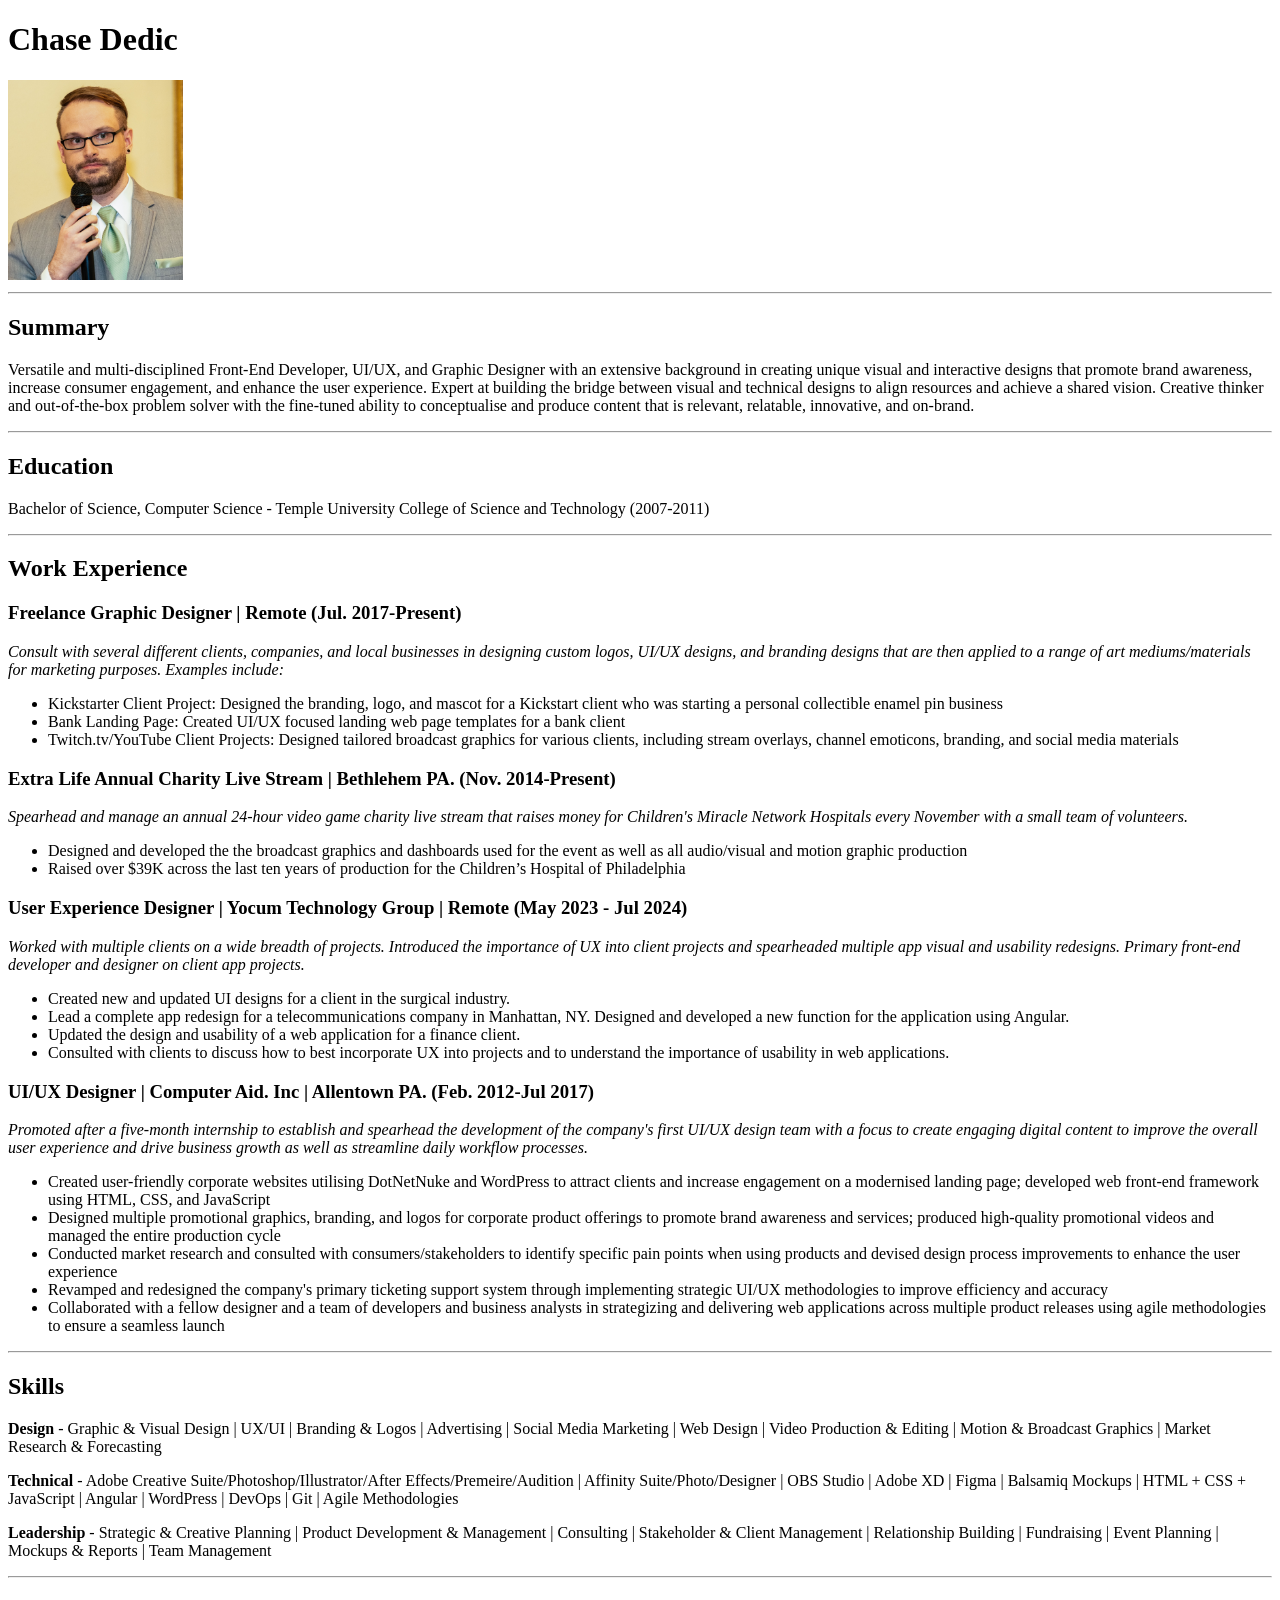
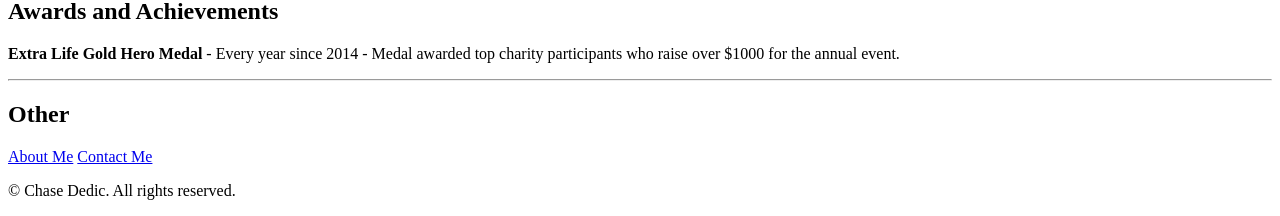
==== index.html @ be4e5d0e "Add files via upload" ====
<!DOCTYPE html>
<html lang="en">
<head>
    <meta charset="UTF-8">
    <meta name="viewport" content="width=device-width, initial-scale=1.0">
    <title>My Resume</title>
</head>
<body>
    <h1>Chase Dedic</h1>
    <img src="./assets/images/0432__DSC5181~2.jpg" height="200" alt="">
    <hr/>

    <h2>Summary</h2>    
    <p>Versatile and multi-disciplined Front-End Developer, UI/UX, and Graphic Designer with an extensive background in creating unique visual and interactive designs that promote brand awareness, increase consumer engagement, and enhance the user experience.  Expert at building the bridge between visual and technical designs to align resources and achieve a shared vision. Creative thinker and out-of-the-box problem solver with the fine-tuned ability to conceptualise and produce content that is relevant, relatable, innovative, and on-brand.</p>
    
    <hr/>

    <h2>Education</h2>
    <p>Bachelor of Science, Computer Science - Temple University College of Science and Technology (2007-2011)</p>

    <hr/>

    <h2>Work Experience</h2>
    <h3>Freelance Graphic Designer | Remote (Jul. 2017-Present)</h3>
    <p><i>Consult with several different clients, companies, and local businesses in designing custom logos, UI/UX designs, and branding designs that are then applied to a range of art mediums/materials for marketing purposes. Examples include:</i></p>
    <ul>
        <li>Kickstarter Client Project: Designed the branding, logo, and mascot for a Kickstart client who was starting a personal collectible enamel pin business</li>
        <li>Bank Landing Page: Created UI/UX focused landing web page templates for a bank client</li>
        <li>Twitch.tv/YouTube Client Projects: Designed tailored broadcast graphics for various clients, including stream overlays, channel emoticons, branding, and social media materials </li>
    </ul>
    
    <h3>Extra Life Annual Charity Live Stream | Bethlehem PA. (Nov. 2014-Present)</h3>
    <p><i>Spearhead and manage an annual 24-hour video game charity live stream that raises money for Children's Miracle Network Hospitals every November with a small team of volunteers.</i></p>
     <ul>
        <li>Designed and developed the the broadcast graphics and dashboards used for the event as well as all audio/visual and motion graphic production</li>
        <li>Raised over $39K across the last ten years of production for the Children’s Hospital of Philadelphia</li>
    </ul>

    <h3>User Experience Designer | Yocum Technology Group | Remote (May 2023 - Jul 2024)</h3>
    <p><i>Worked with multiple clients on a wide breadth of projects. Introduced the importance of UX into client projects and spearheaded multiple app visual and usability redesigns. Primary front-end developer and designer on client app projects.</i></p>
    <ul>
        <li>Created new and updated UI designs for a client in the surgical industry.</li>
        <li>Lead a complete app redesign for a telecommunications company in Manhattan, NY. Designed and developed a new function for the application using Angular.</li>
        <li>Updated the design and usability of a web application for a finance client.</li>
        <li>Consulted with clients to discuss how to best incorporate UX into projects and to understand the importance of usability in web applications.</li>
    </ul>

    <h3>UI/UX Designer | Computer Aid. Inc | Allentown PA. (Feb. 2012-Jul 2017)</h3>
    <p><i>Promoted after a five-month internship to establish and spearhead the development of the company's first UI/UX design team with a focus to create engaging digital content to improve the overall user experience and drive business growth as well as streamline daily workflow processes.</i></p>
    <ul>
        <li>Created user-friendly corporate websites utilising DotNetNuke and WordPress to attract clients and increase engagement on a modernised landing page; developed web front-end framework using HTML, CSS, and JavaScript</li>
        <li>Designed multiple promotional graphics, branding, and logos for corporate product offerings to promote brand awareness and services; produced high-quality promotional videos and managed the entire production cycle</li>
        <li>Conducted market research and consulted with consumers/stakeholders to identify specific pain points when using products and devised design process improvements to enhance the user experience</li>
        <li>Revamped and redesigned the company's primary ticketing support system through implementing strategic UI/UX methodologies to improve efficiency and accuracy</li>
        <li>Collaborated with a fellow designer and a team of developers and business analysts in strategizing and delivering web applications across multiple product releases using agile methodologies to ensure a seamless launch</li>
    </ul>

    <hr/>

    <h2>Skills</h2>

    <p><b>Design</b> - Graphic & Visual Design | UX/UI | Branding & Logos | Advertising | Social Media Marketing | Web Design | Video Production & Editing | Motion & Broadcast Graphics | Market Research & Forecasting </p>
    <p><b>Technical</b> - Adobe Creative Suite/Photoshop/Illustrator/After Effects/Premeire/Audition | Affinity Suite/Photo/Designer | OBS Studio | Adobe XD | Figma | Balsamiq Mockups | HTML + CSS + JavaScript | Angular | WordPress | DevOps | Git | Agile Methodologies</p>
    <p><b>Leadership</b> - Strategic & Creative Planning | Product Development & Management | Consulting | Stakeholder & Client Management | Relationship Building | Fundraising | Event Planning | Mockups & Reports | Team Management </p>

    <hr/>

    <h2>Awards and Achievements</h2>
    <p><b>Extra Life Gold Hero Medal</b> - Every year since 2014 - Medal awarded top charity participants who raise over $1000 for the annual event.</p>

    <hr/>

    <h2>Other</h2>

    <a href="./public/about.html">About Me</a>
    <a href="./public/contact.html">Contact Me</a>

    <footer>
        <p>© Chase Dedic. All rights reserved.</p>
    </footer>

</body>
</html>
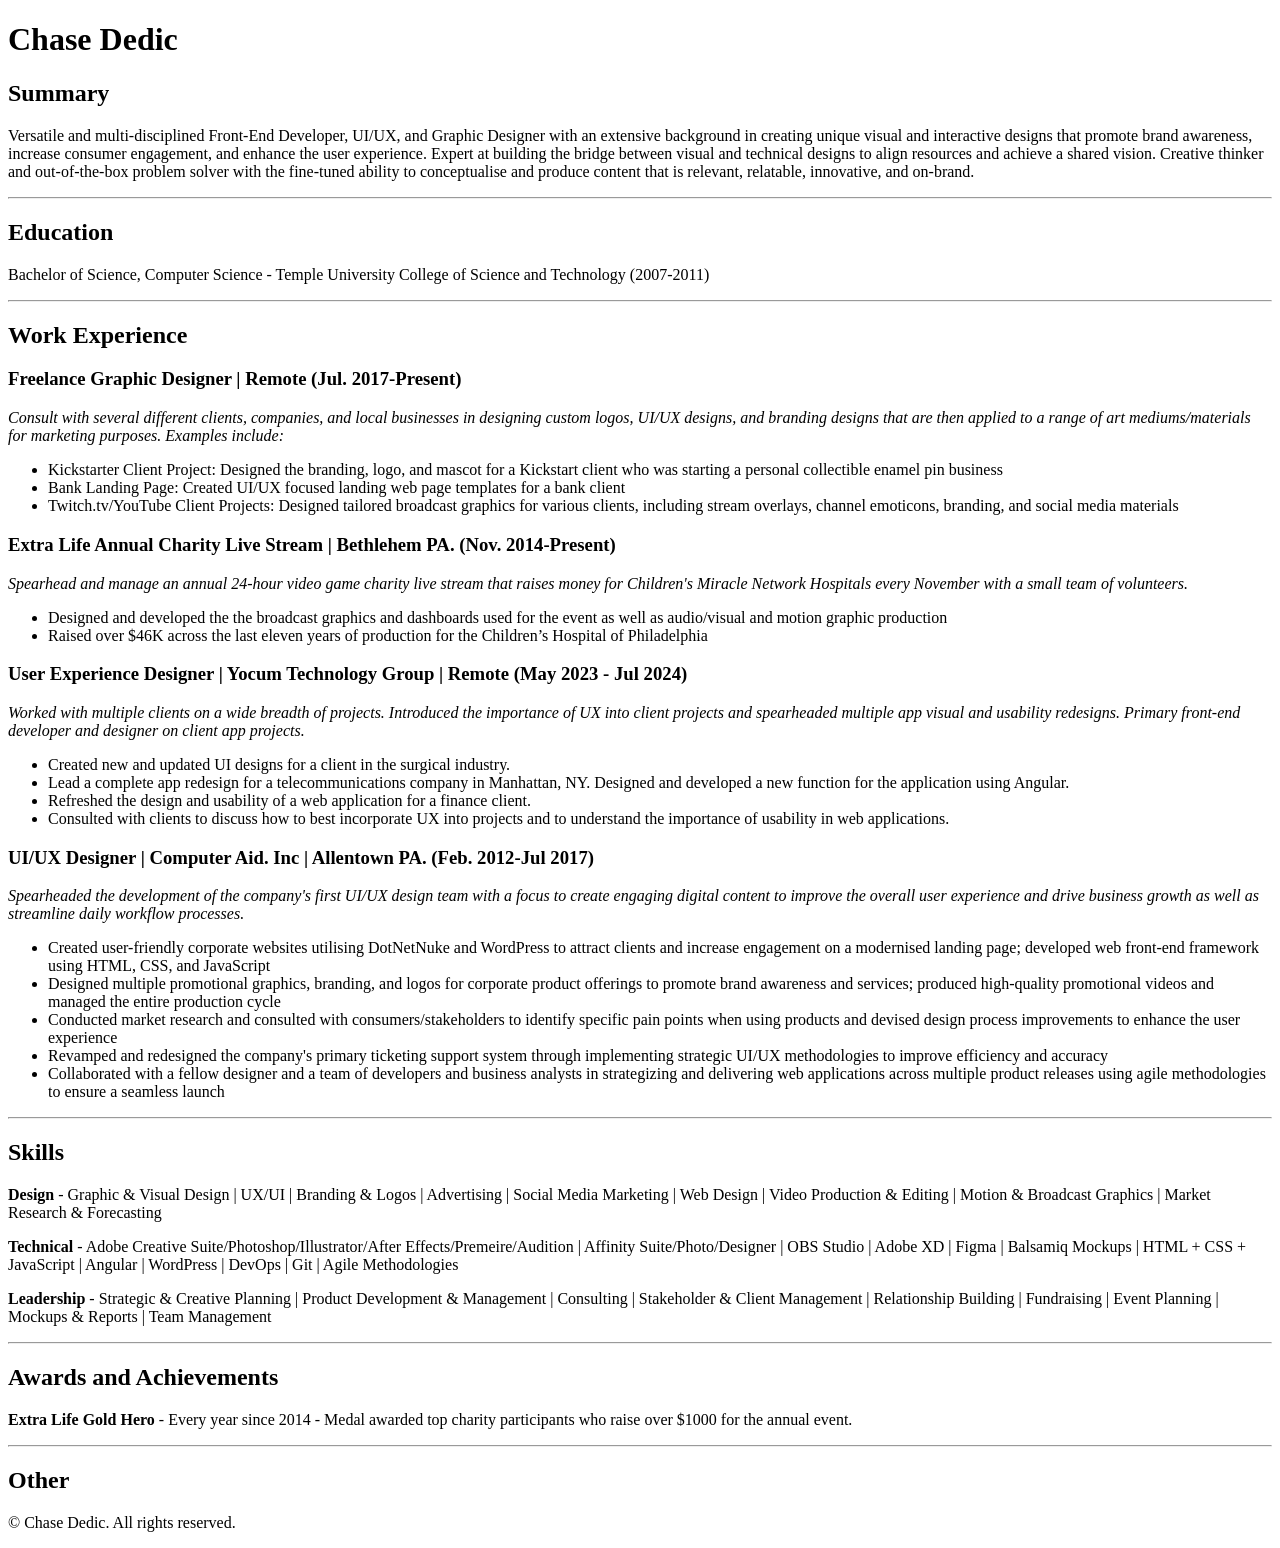
==== commit bcd2fd45: "Small content adjustments" ====
--- a/index.html
+++ b/index.html
@@ -1,83 +1,78 @@
-<!DOCTYPE html>
-<html lang="en">
-<head>
-    <meta charset="UTF-8">
-    <meta name="viewport" content="width=device-width, initial-scale=1.0">
-    <title>My Resume</title>
-</head>
-<body>
-    <h1>Chase Dedic</h1>
-    <img src="./assets/images/0432__DSC5181~2.jpg" height="200" alt="">
-    <hr/>
-
-    <h2>Summary</h2>    
-    <p>Versatile and multi-disciplined Front-End Developer, UI/UX, and Graphic Designer with an extensive background in creating unique visual and interactive designs that promote brand awareness, increase consumer engagement, and enhance the user experience.  Expert at building the bridge between visual and technical designs to align resources and achieve a shared vision. Creative thinker and out-of-the-box problem solver with the fine-tuned ability to conceptualise and produce content that is relevant, relatable, innovative, and on-brand.</p>
-    
-    <hr/>
-
-    <h2>Education</h2>
-    <p>Bachelor of Science, Computer Science - Temple University College of Science and Technology (2007-2011)</p>
-
-    <hr/>
-
-    <h2>Work Experience</h2>
-    <h3>Freelance Graphic Designer | Remote (Jul. 2017-Present)</h3>
-    <p><i>Consult with several different clients, companies, and local businesses in designing custom logos, UI/UX designs, and branding designs that are then applied to a range of art mediums/materials for marketing purposes. Examples include:</i></p>
-    <ul>
-        <li>Kickstarter Client Project: Designed the branding, logo, and mascot for a Kickstart client who was starting a personal collectible enamel pin business</li>
-        <li>Bank Landing Page: Created UI/UX focused landing web page templates for a bank client</li>
-        <li>Twitch.tv/YouTube Client Projects: Designed tailored broadcast graphics for various clients, including stream overlays, channel emoticons, branding, and social media materials </li>
-    </ul>
-    
-    <h3>Extra Life Annual Charity Live Stream | Bethlehem PA. (Nov. 2014-Present)</h3>
-    <p><i>Spearhead and manage an annual 24-hour video game charity live stream that raises money for Children's Miracle Network Hospitals every November with a small team of volunteers.</i></p>
-     <ul>
-        <li>Designed and developed the the broadcast graphics and dashboards used for the event as well as all audio/visual and motion graphic production</li>
-        <li>Raised over $39K across the last ten years of production for the Children’s Hospital of Philadelphia</li>
-    </ul>
-
-    <h3>User Experience Designer | Yocum Technology Group | Remote (May 2023 - Jul 2024)</h3>
-    <p><i>Worked with multiple clients on a wide breadth of projects. Introduced the importance of UX into client projects and spearheaded multiple app visual and usability redesigns. Primary front-end developer and designer on client app projects.</i></p>
-    <ul>
-        <li>Created new and updated UI designs for a client in the surgical industry.</li>
-        <li>Lead a complete app redesign for a telecommunications company in Manhattan, NY. Designed and developed a new function for the application using Angular.</li>
-        <li>Updated the design and usability of a web application for a finance client.</li>
-        <li>Consulted with clients to discuss how to best incorporate UX into projects and to understand the importance of usability in web applications.</li>
-    </ul>
-
-    <h3>UI/UX Designer | Computer Aid. Inc | Allentown PA. (Feb. 2012-Jul 2017)</h3>
-    <p><i>Promoted after a five-month internship to establish and spearhead the development of the company's first UI/UX design team with a focus to create engaging digital content to improve the overall user experience and drive business growth as well as streamline daily workflow processes.</i></p>
-    <ul>
-        <li>Created user-friendly corporate websites utilising DotNetNuke and WordPress to attract clients and increase engagement on a modernised landing page; developed web front-end framework using HTML, CSS, and JavaScript</li>
-        <li>Designed multiple promotional graphics, branding, and logos for corporate product offerings to promote brand awareness and services; produced high-quality promotional videos and managed the entire production cycle</li>
-        <li>Conducted market research and consulted with consumers/stakeholders to identify specific pain points when using products and devised design process improvements to enhance the user experience</li>
-        <li>Revamped and redesigned the company's primary ticketing support system through implementing strategic UI/UX methodologies to improve efficiency and accuracy</li>
-        <li>Collaborated with a fellow designer and a team of developers and business analysts in strategizing and delivering web applications across multiple product releases using agile methodologies to ensure a seamless launch</li>
-    </ul>
-
-    <hr/>
-
-    <h2>Skills</h2>
-
-    <p><b>Design</b> - Graphic & Visual Design | UX/UI | Branding & Logos | Advertising | Social Media Marketing | Web Design | Video Production & Editing | Motion & Broadcast Graphics | Market Research & Forecasting </p>
-    <p><b>Technical</b> - Adobe Creative Suite/Photoshop/Illustrator/After Effects/Premeire/Audition | Affinity Suite/Photo/Designer | OBS Studio | Adobe XD | Figma | Balsamiq Mockups | HTML + CSS + JavaScript | Angular | WordPress | DevOps | Git | Agile Methodologies</p>
-    <p><b>Leadership</b> - Strategic & Creative Planning | Product Development & Management | Consulting | Stakeholder & Client Management | Relationship Building | Fundraising | Event Planning | Mockups & Reports | Team Management </p>
-
-    <hr/>
-
-    <h2>Awards and Achievements</h2>
-    <p><b>Extra Life Gold Hero Medal</b> - Every year since 2014 - Medal awarded top charity participants who raise over $1000 for the annual event.</p>
-
-    <hr/>
-
-    <h2>Other</h2>
-
-    <a href="./public/about.html">About Me</a>
-    <a href="./public/contact.html">Contact Me</a>
-
-    <footer>
-        <p>© Chase Dedic. All rights reserved.</p>
-    </footer>
-
-</body>
+<!DOCTYPE html>
+<html lang="en">
+<head>
+    <meta charset="UTF-8">
+    <meta name="viewport" content="width=device-width, initial-scale=1.0">
+    <title>Chase Dedic's Resume</title>
+</head>
+<body>
+    <h1>Chase Dedic</h1>
+
+    <h2>Summary</h2>    
+    <p>Versatile and multi-disciplined Front-End Developer, UI/UX, and Graphic Designer with an extensive background in creating unique visual and interactive designs that promote brand awareness, increase consumer engagement, and enhance the user experience.  Expert at building the bridge between visual and technical designs to align resources and achieve a shared vision. Creative thinker and out-of-the-box problem solver with the fine-tuned ability to conceptualise and produce content that is relevant, relatable, innovative, and on-brand.</p>
+    
+    <hr/>
+
+    <h2>Education</h2>
+    <p>Bachelor of Science, Computer Science - Temple University College of Science and Technology (2007-2011)</p>
+
+    <hr/>
+
+    <h2>Work Experience</h2>
+    <h3>Freelance Graphic Designer | Remote (Jul. 2017-Present)</h3>
+    <p><i>Consult with several different clients, companies, and local businesses in designing custom logos, UI/UX designs, and branding designs that are then applied to a range of art mediums/materials for marketing purposes. Examples include:</i></p>
+    <ul>
+        <li>Kickstarter Client Project: Designed the branding, logo, and mascot for a Kickstart client who was starting a personal collectible enamel pin business</li>
+        <li>Bank Landing Page: Created UI/UX focused landing web page templates for a bank client</li>
+        <li>Twitch.tv/YouTube Client Projects: Designed tailored broadcast graphics for various clients, including stream overlays, channel emoticons, branding, and social media materials </li>
+    </ul>
+    
+    <h3>Extra Life Annual Charity Live Stream | Bethlehem PA. (Nov. 2014-Present)</h3>
+    <p><i>Spearhead and manage an annual 24-hour video game charity live stream that raises money for Children's Miracle Network Hospitals every November with a small team of volunteers.</i></p>
+     <ul>
+        <li>Designed and developed the the broadcast graphics and dashboards used for the event as well as audio/visual and motion graphic production</li>
+        <li>Raised over $46K across the last eleven years of production for the Children’s Hospital of Philadelphia</li>
+    </ul>
+
+    <h3>User Experience Designer | Yocum Technology Group | Remote (May 2023 - Jul 2024)</h3>
+    <p><i>Worked with multiple clients on a wide breadth of projects. Introduced the importance of UX into client projects and spearheaded multiple app visual and usability redesigns. Primary front-end developer and designer on client app projects.</i></p>
+    <ul>
+        <li>Created new and updated UI designs for a client in the surgical industry.</li>
+        <li>Lead a complete app redesign for a telecommunications company in Manhattan, NY. Designed and developed a new function for the application using Angular.</li>
+        <li>Refreshed the design and usability of a web application for a finance client.</li>
+        <li>Consulted with clients to discuss how to best incorporate UX into projects and to understand the importance of usability in web applications.</li>
+    </ul>
+
+    <h3>UI/UX Designer | Computer Aid. Inc | Allentown PA. (Feb. 2012-Jul 2017)</h3>
+    <p><i>Spearheaded the development of the company's first UI/UX design team with a focus to create engaging digital content to improve the overall user experience and drive business growth as well as streamline daily workflow processes.</i></p>
+    <ul>
+        <li>Created user-friendly corporate websites utilising DotNetNuke and WordPress to attract clients and increase engagement on a modernised landing page; developed web front-end framework using HTML, CSS, and JavaScript</li>
+        <li>Designed multiple promotional graphics, branding, and logos for corporate product offerings to promote brand awareness and services; produced high-quality promotional videos and managed the entire production cycle</li>
+        <li>Conducted market research and consulted with consumers/stakeholders to identify specific pain points when using products and devised design process improvements to enhance the user experience</li>
+        <li>Revamped and redesigned the company's primary ticketing support system through implementing strategic UI/UX methodologies to improve efficiency and accuracy</li>
+        <li>Collaborated with a fellow designer and a team of developers and business analysts in strategizing and delivering web applications across multiple product releases using agile methodologies to ensure a seamless launch</li>
+    </ul>
+
+    <hr/>
+
+    <h2>Skills</h2>
+
+    <p><b>Design</b> - Graphic & Visual Design | UX/UI | Branding & Logos | Advertising | Social Media Marketing | Web Design | Video Production & Editing | Motion & Broadcast Graphics | Market Research & Forecasting </p>
+    <p><b>Technical</b> - Adobe Creative Suite/Photoshop/Illustrator/After Effects/Premeire/Audition | Affinity Suite/Photo/Designer | OBS Studio | Adobe XD | Figma | Balsamiq Mockups | HTML + CSS + JavaScript | Angular | WordPress | DevOps | Git | Agile Methodologies</p>
+    <p><b>Leadership</b> - Strategic & Creative Planning | Product Development & Management | Consulting | Stakeholder & Client Management | Relationship Building | Fundraising | Event Planning | Mockups & Reports | Team Management </p>
+
+    <hr/>
+
+    <h2>Awards and Achievements</h2>
+    <p><b>Extra Life Gold Hero</b> - Every year since 2014 - Medal awarded top charity participants who raise over $1000 for the annual event.</p>
+
+    <hr/>
+
+    <h2>Other</h2>
+
+    <footer>
+        <p>© Chase Dedic. All rights reserved.</p>
+    </footer>
+
+</body>
 </html>
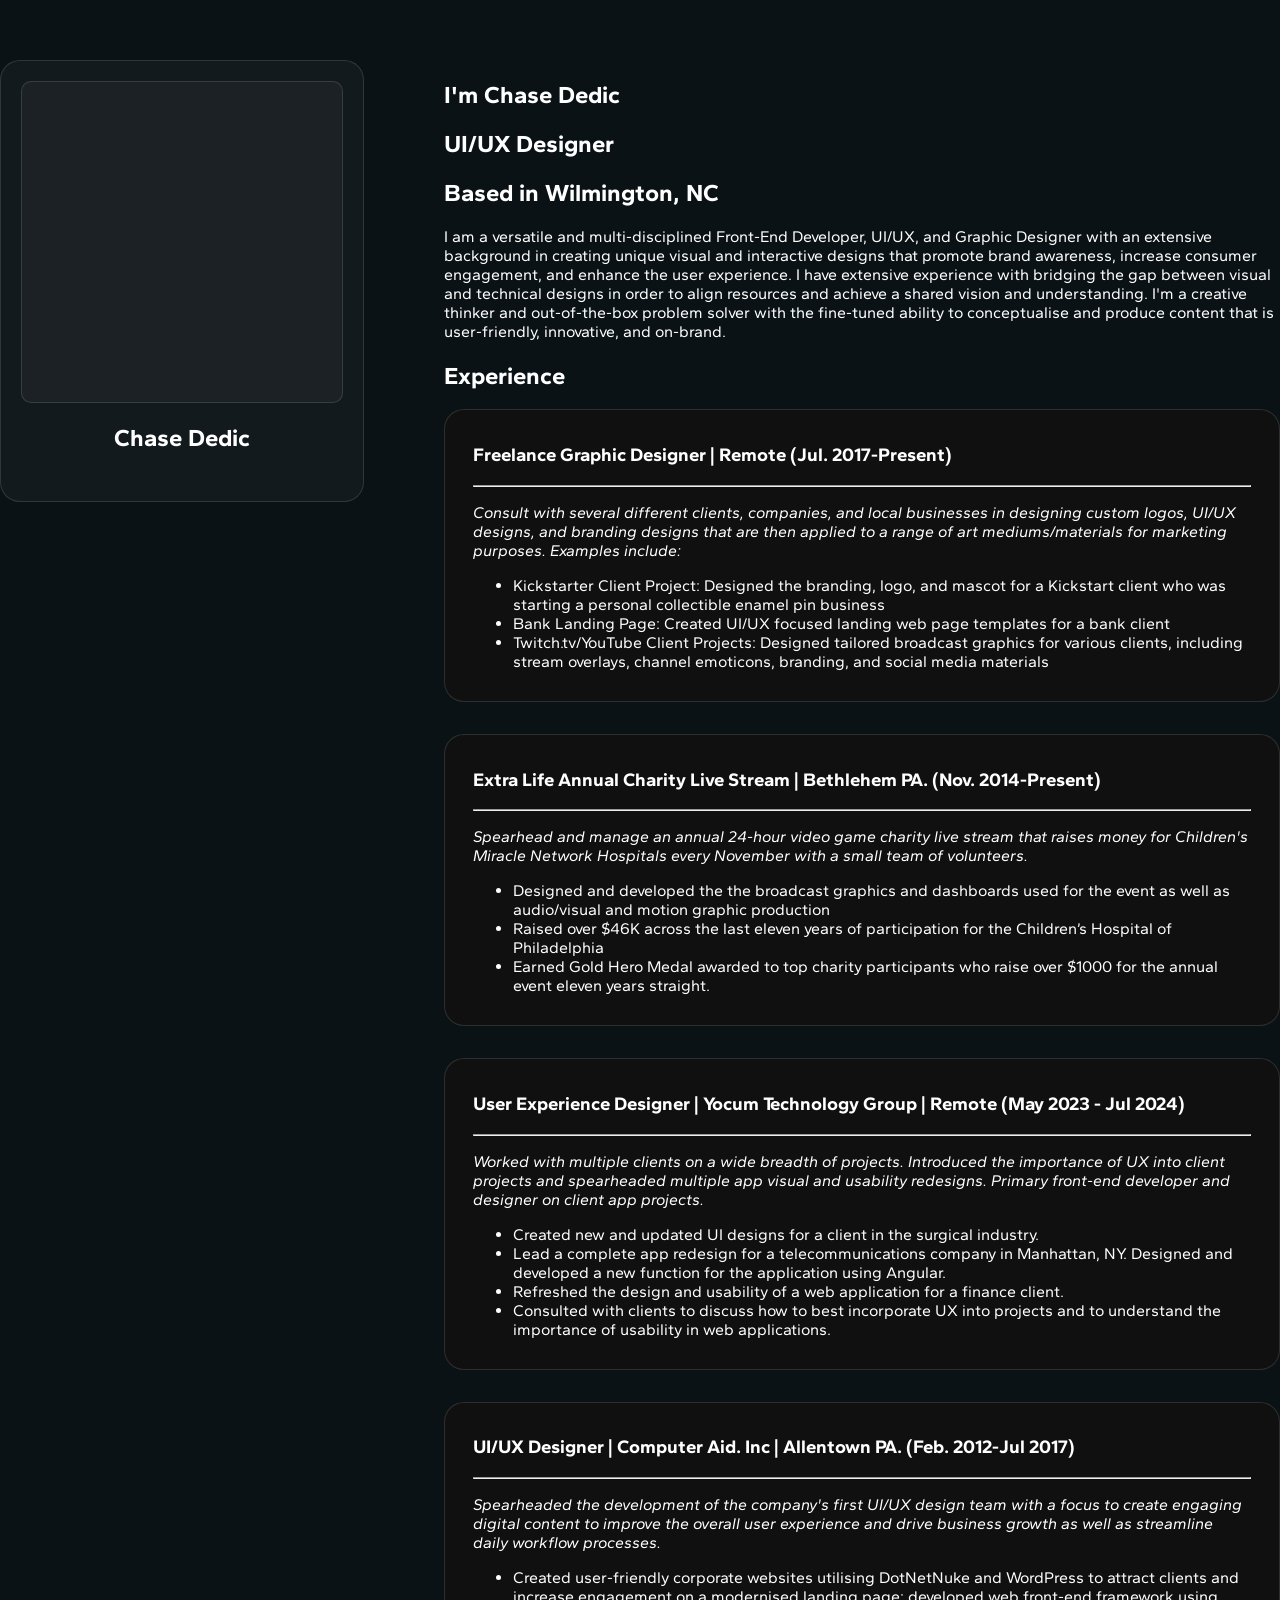
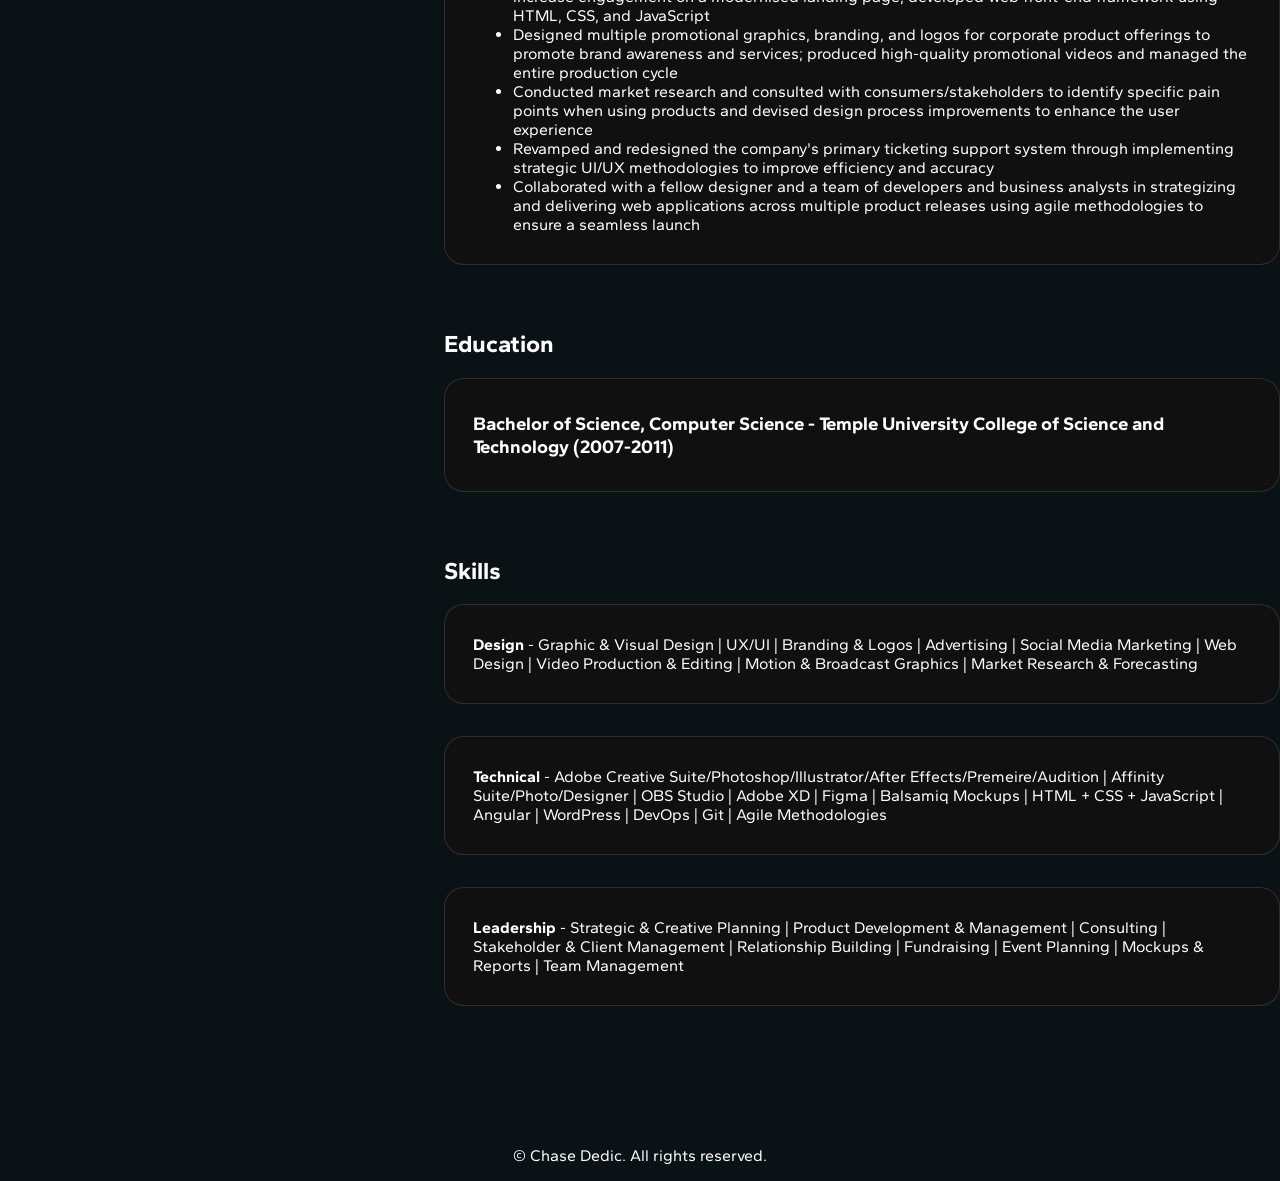
==== commit 9a0e4abb: "Resume 2026 update" ====
--- a/index.html
+++ b/index.html
@@ -4,71 +4,103 @@
     <meta charset="UTF-8">
     <meta name="viewport" content="width=device-width, initial-scale=1.0">
     <title>Chase Dedic's Resume</title>
+    <link rel="stylesheet" href="./css/style.css">
+    <link href="https://fonts.googleapis.com/css2?family=Gantari:ital,wght@0,100..900;1,100..900&display=swap" rel="stylesheet">
 </head>
 <body>
-    <h1>Chase Dedic</h1>
 
-    <h2>Summary</h2>    
-    <p>Versatile and multi-disciplined Front-End Developer, UI/UX, and Graphic Designer with an extensive background in creating unique visual and interactive designs that promote brand awareness, increase consumer engagement, and enhance the user experience.  Expert at building the bridge between visual and technical designs to align resources and achieve a shared vision. Creative thinker and out-of-the-box problem solver with the fine-tuned ability to conceptualise and produce content that is relevant, relatable, innovative, and on-brand.</p>
-    
-    <hr/>
+    <main>
+        <section class="profile">
+            <div>
+                <div class="temp-image"></div>
+                <h1>Chase Dedic</h1> 
+            </div>
+             
+        </section>
+        
+        <section class="resume">
 
-    <h2>Education</h2>
-    <p>Bachelor of Science, Computer Science - Temple University College of Science and Technology (2007-2011)</p>
+            <div>
+                <h1>I'm Chase Dedic</h1>
+                <h1>UI/UX Designer</h1>
+                <h1>Based in Wilmington, NC</h1>
+                <p>I am a versatile and multi-disciplined Front-End Developer, UI/UX, and Graphic Designer with an extensive background in creating unique visual and interactive designs that promote brand awareness, 
+                    increase consumer engagement, and enhance the user experience. I have extensive experience with bridging the gap between visual and technical designs in order to align resources and achieve a shared vision and understanding. I'm a creative 
+                    thinker and out-of-the-box problem solver with the fine-tuned ability to conceptualise and produce content that is user-friendly, innovative, and on-brand.</p>
+            </div>   
+            
+            <h2>Experience</h2>
+            <section class="experience">
+                <div>
+                    <h3>Freelance Graphic Designer | Remote (Jul. 2017-Present)</h3>
+                    <hr>
+                    <p><i>Consult with several different clients, companies, and local businesses in designing custom logos, UI/UX designs, and branding designs that are then applied to a range of art mediums/materials for marketing purposes. Examples include:</i></p>
+                    <ul>
+                        <li>Kickstarter Client Project: Designed the branding, logo, and mascot for a Kickstart client who was starting a personal collectible enamel pin business</li>
+                        <li>Bank Landing Page: Created UI/UX focused landing web page templates for a bank client</li>
+                        <li>Twitch.tv/YouTube Client Projects: Designed tailored broadcast graphics for various clients, including stream overlays, channel emoticons, branding, and social media materials </li>
+                    </ul>
+                </div>
+                
+                <div>
+                    <h3>Extra Life Annual Charity Live Stream | Bethlehem PA. (Nov. 2014-Present)</h3>
+                    <hr>
+                    <p><i>Spearhead and manage an annual 24-hour video game charity live stream that raises money for Children's Miracle Network Hospitals every November with a small team of volunteers.</i></p>
+                    <ul>
+                        <li>Designed and developed the the broadcast graphics and dashboards used for the event as well as audio/visual and motion graphic production</li>
+                        <li>Raised over $46K across the last eleven years of participation for the Children’s Hospital of Philadelphia</li>
+                        <li>Earned Gold Hero Medal awarded to top charity participants who raise over $1000 for the annual event eleven years straight.</li>
+                    </ul>
+                </div>
 
-    <hr/>
+                <div>
+                    <h3>User Experience Designer | Yocum Technology Group | Remote (May 2023 - Jul 2024)</h3>
+                    <hr>
+                    <p><i>Worked with multiple clients on a wide breadth of projects. Introduced the importance of UX into client projects and spearheaded multiple app visual and usability redesigns. Primary front-end developer and designer on client app projects.</i></p>
+                    <ul>
+                        <li>Created new and updated UI designs for a client in the surgical industry.</li>
+                        <li>Lead a complete app redesign for a telecommunications company in Manhattan, NY. Designed and developed a new function for the application using Angular.</li>
+                        <li>Refreshed the design and usability of a web application for a finance client.</li>
+                        <li>Consulted with clients to discuss how to best incorporate UX into projects and to understand the importance of usability in web applications.</li>
+                    </ul>
+                </div>
 
-    <h2>Work Experience</h2>
-    <h3>Freelance Graphic Designer | Remote (Jul. 2017-Present)</h3>
-    <p><i>Consult with several different clients, companies, and local businesses in designing custom logos, UI/UX designs, and branding designs that are then applied to a range of art mediums/materials for marketing purposes. Examples include:</i></p>
-    <ul>
-        <li>Kickstarter Client Project: Designed the branding, logo, and mascot for a Kickstart client who was starting a personal collectible enamel pin business</li>
-        <li>Bank Landing Page: Created UI/UX focused landing web page templates for a bank client</li>
-        <li>Twitch.tv/YouTube Client Projects: Designed tailored broadcast graphics for various clients, including stream overlays, channel emoticons, branding, and social media materials </li>
-    </ul>
-    
-    <h3>Extra Life Annual Charity Live Stream | Bethlehem PA. (Nov. 2014-Present)</h3>
-    <p><i>Spearhead and manage an annual 24-hour video game charity live stream that raises money for Children's Miracle Network Hospitals every November with a small team of volunteers.</i></p>
-     <ul>
-        <li>Designed and developed the the broadcast graphics and dashboards used for the event as well as audio/visual and motion graphic production</li>
-        <li>Raised over $46K across the last eleven years of production for the Children’s Hospital of Philadelphia</li>
-    </ul>
+                <div>
+                    <h3>UI/UX Designer | Computer Aid. Inc | Allentown PA. (Feb. 2012-Jul 2017)</h3>
+                    <hr>
+                    <p><i>Spearheaded the development of the company's first UI/UX design team with a focus to create engaging digital content to improve the overall user experience and drive business growth as well as streamline daily workflow processes.</i></p>
+                    <ul>
+                        <li>Created user-friendly corporate websites utilising DotNetNuke and WordPress to attract clients and increase engagement on a modernised landing page; developed web front-end framework using HTML, CSS, and JavaScript</li>
+                        <li>Designed multiple promotional graphics, branding, and logos for corporate product offerings to promote brand awareness and services; produced high-quality promotional videos and managed the entire production cycle</li>
+                        <li>Conducted market research and consulted with consumers/stakeholders to identify specific pain points when using products and devised design process improvements to enhance the user experience</li>
+                        <li>Revamped and redesigned the company's primary ticketing support system through implementing strategic UI/UX methodologies to improve efficiency and accuracy</li>
+                        <li>Collaborated with a fellow designer and a team of developers and business analysts in strategizing and delivering web applications across multiple product releases using agile methodologies to ensure a seamless launch</li>
+                    </ul>
+                </div>
+            </section>
 
-    <h3>User Experience Designer | Yocum Technology Group | Remote (May 2023 - Jul 2024)</h3>
-    <p><i>Worked with multiple clients on a wide breadth of projects. Introduced the importance of UX into client projects and spearheaded multiple app visual and usability redesigns. Primary front-end developer and designer on client app projects.</i></p>
-    <ul>
-        <li>Created new and updated UI designs for a client in the surgical industry.</li>
-        <li>Lead a complete app redesign for a telecommunications company in Manhattan, NY. Designed and developed a new function for the application using Angular.</li>
-        <li>Refreshed the design and usability of a web application for a finance client.</li>
-        <li>Consulted with clients to discuss how to best incorporate UX into projects and to understand the importance of usability in web applications.</li>
-    </ul>
+            <h2>Education</h2>
+            <section class="education">
+                <div>
+                    <h3>Bachelor of Science, Computer Science - Temple University College of Science and Technology (2007-2011)</h3>
+                </div>
+            </section>
 
-    <h3>UI/UX Designer | Computer Aid. Inc | Allentown PA. (Feb. 2012-Jul 2017)</h3>
-    <p><i>Spearheaded the development of the company's first UI/UX design team with a focus to create engaging digital content to improve the overall user experience and drive business growth as well as streamline daily workflow processes.</i></p>
-    <ul>
-        <li>Created user-friendly corporate websites utilising DotNetNuke and WordPress to attract clients and increase engagement on a modernised landing page; developed web front-end framework using HTML, CSS, and JavaScript</li>
-        <li>Designed multiple promotional graphics, branding, and logos for corporate product offerings to promote brand awareness and services; produced high-quality promotional videos and managed the entire production cycle</li>
-        <li>Conducted market research and consulted with consumers/stakeholders to identify specific pain points when using products and devised design process improvements to enhance the user experience</li>
-        <li>Revamped and redesigned the company's primary ticketing support system through implementing strategic UI/UX methodologies to improve efficiency and accuracy</li>
-        <li>Collaborated with a fellow designer and a team of developers and business analysts in strategizing and delivering web applications across multiple product releases using agile methodologies to ensure a seamless launch</li>
-    </ul>
-
-    <hr/>
-
-    <h2>Skills</h2>
-
-    <p><b>Design</b> - Graphic & Visual Design | UX/UI | Branding & Logos | Advertising | Social Media Marketing | Web Design | Video Production & Editing | Motion & Broadcast Graphics | Market Research & Forecasting </p>
-    <p><b>Technical</b> - Adobe Creative Suite/Photoshop/Illustrator/After Effects/Premeire/Audition | Affinity Suite/Photo/Designer | OBS Studio | Adobe XD | Figma | Balsamiq Mockups | HTML + CSS + JavaScript | Angular | WordPress | DevOps | Git | Agile Methodologies</p>
-    <p><b>Leadership</b> - Strategic & Creative Planning | Product Development & Management | Consulting | Stakeholder & Client Management | Relationship Building | Fundraising | Event Planning | Mockups & Reports | Team Management </p>
-
-    <hr/>
-
-    <h2>Awards and Achievements</h2>
-    <p><b>Extra Life Gold Hero</b> - Every year since 2014 - Medal awarded top charity participants who raise over $1000 for the annual event.</p>
-
-    <hr/>
-
-    <h2>Other</h2>
+            <h2>Skills</h2>
+            <section class="skills">
+                <div>
+                    <p><b>Design</b> - Graphic & Visual Design | UX/UI | Branding & Logos | Advertising | Social Media Marketing | Web Design | Video Production & Editing | Motion & Broadcast Graphics | Market Research & Forecasting </p>
+                </div>
+                <div>
+                    <p><b>Technical</b> - Adobe Creative Suite/Photoshop/Illustrator/After Effects/Premeire/Audition | Affinity Suite/Photo/Designer | OBS Studio | Adobe XD | Figma | Balsamiq Mockups | HTML + CSS + JavaScript | Angular | WordPress | DevOps | Git | Agile Methodologies</p>
+                </div>
+                <div>
+                    <p><b>Leadership</b> - Strategic & Creative Planning | Product Development & Management | Consulting | Stakeholder & Client Management | Relationship Building | Fundraising | Event Planning | Mockups & Reports | Team Management </p>
+                </div>        
+            </section>
+            
+        </section>
+    </main>
 
     <footer>
         <p>© Chase Dedic. All rights reserved.</p>
--- a/css/style.css
+++ b/css/style.css
@@ -0,0 +1,70 @@
+html {
+    position: relative;
+    min-height: 100%;
+}
+
+body {
+    font-family: "Gantari", sans-serif;
+    font-optical-sizing: auto;
+    font-style: normal;
+    margin: 0;
+    color: white;
+    background-color: #0B1215;
+    display: flex;
+    flex-direction: column;
+    flex: none;
+    align-items: center;
+}
+
+main {
+    width: 100%;
+    max-width: 1440px;
+    display:flex;
+    flex-direction: row;
+    justify-content: center;
+    gap: 5rem;
+    padding: 60px 40px;
+}
+
+.profile {
+    flex: 1 0 0;
+}
+
+.profile>div {
+    position: sticky;
+    top: 60px;
+    background-color: #ffffff09;
+    height: 400px;
+    padding:20px;
+    border: 1px solid #ffffff20;
+    border-radius: 20px;
+    display:flex;
+    flex-direction: column;
+    align-items: center;
+}
+
+div.temp-image {
+    height: 320px;
+    width: 320px;
+    background-color: #ffffff09;
+    border: 1px solid #ffffff20;
+    border-radius: 10px;
+}
+
+.resume {
+    flex-grow: 0;
+}
+
+.experience, .education, .skills{
+    display: flex;
+    gap: 2rem;
+    flex-direction: column;
+    margin-bottom: 4rem;
+}
+
+.experience>div, .education>div, .skills>div {
+    padding: 14px 28px;
+    border: 1px solid #ffffff20;
+    border-radius: 20px;
+    background-color: #101010;
+}
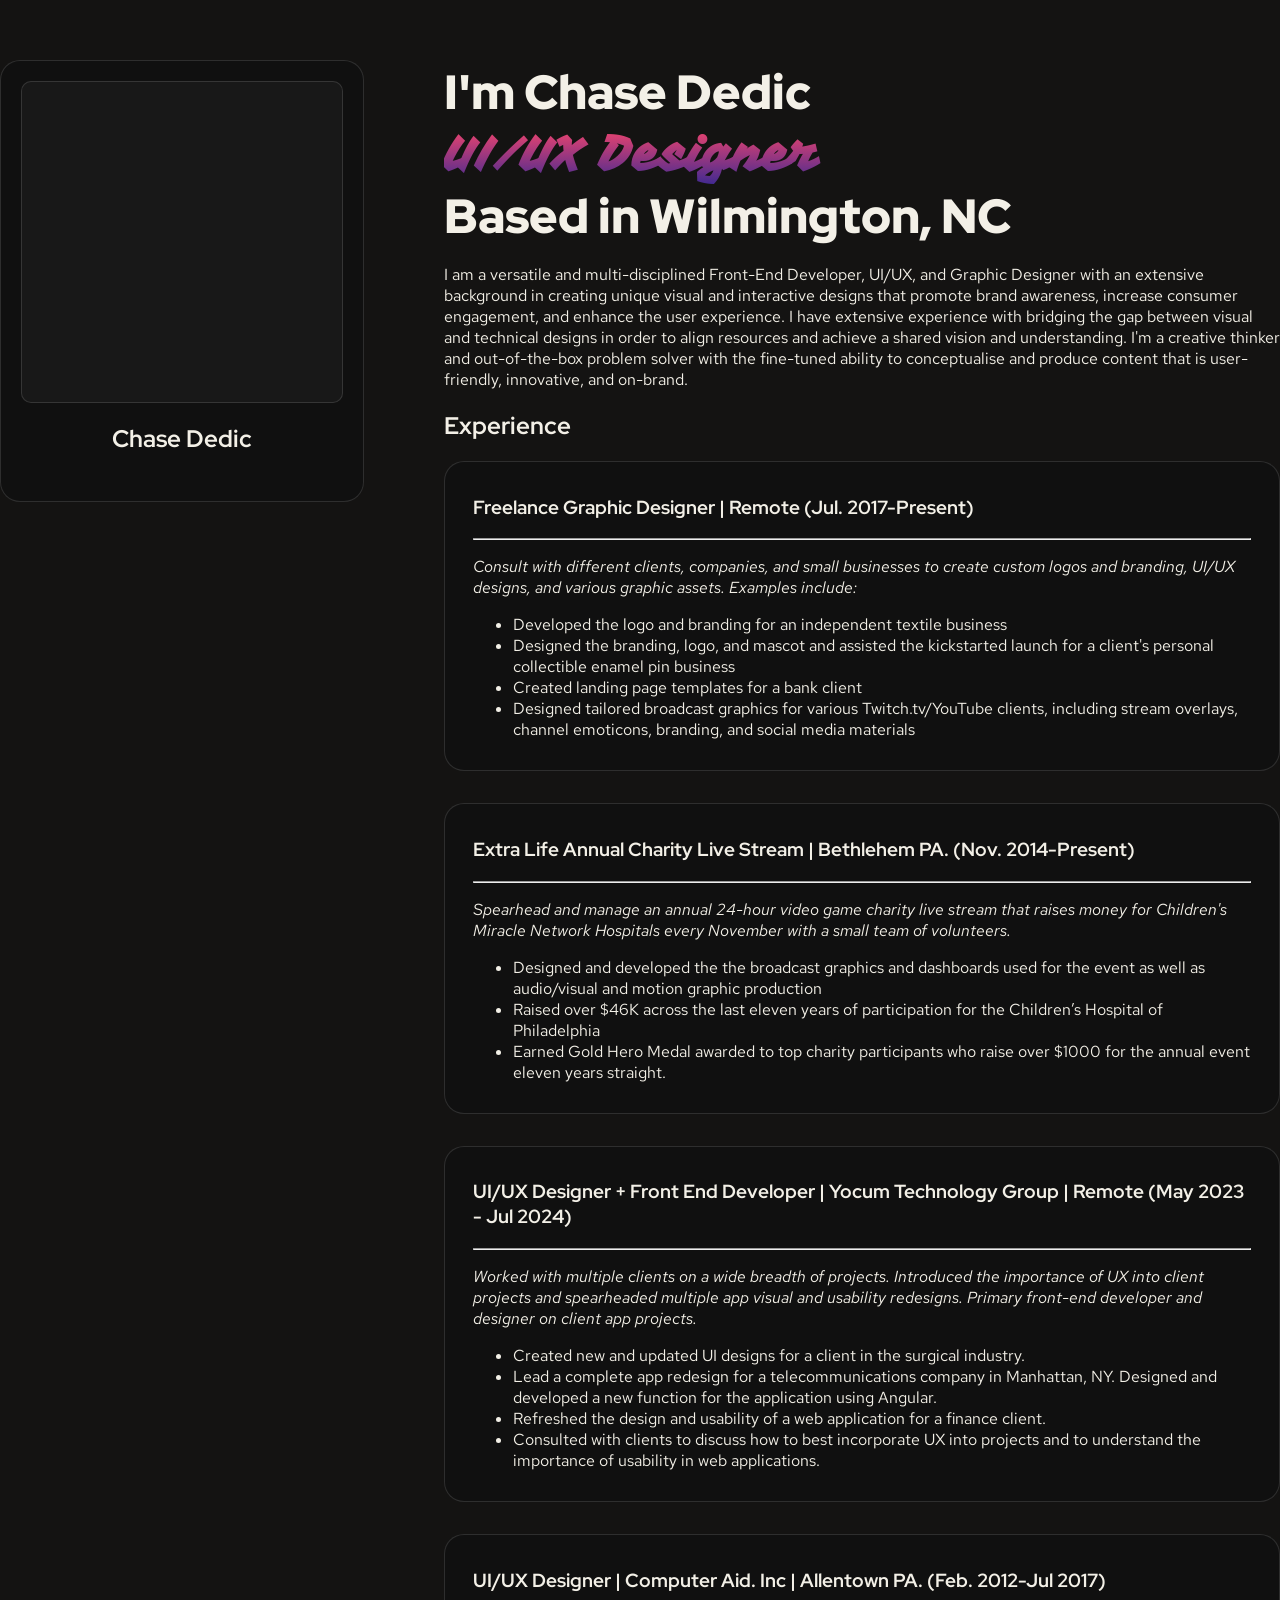
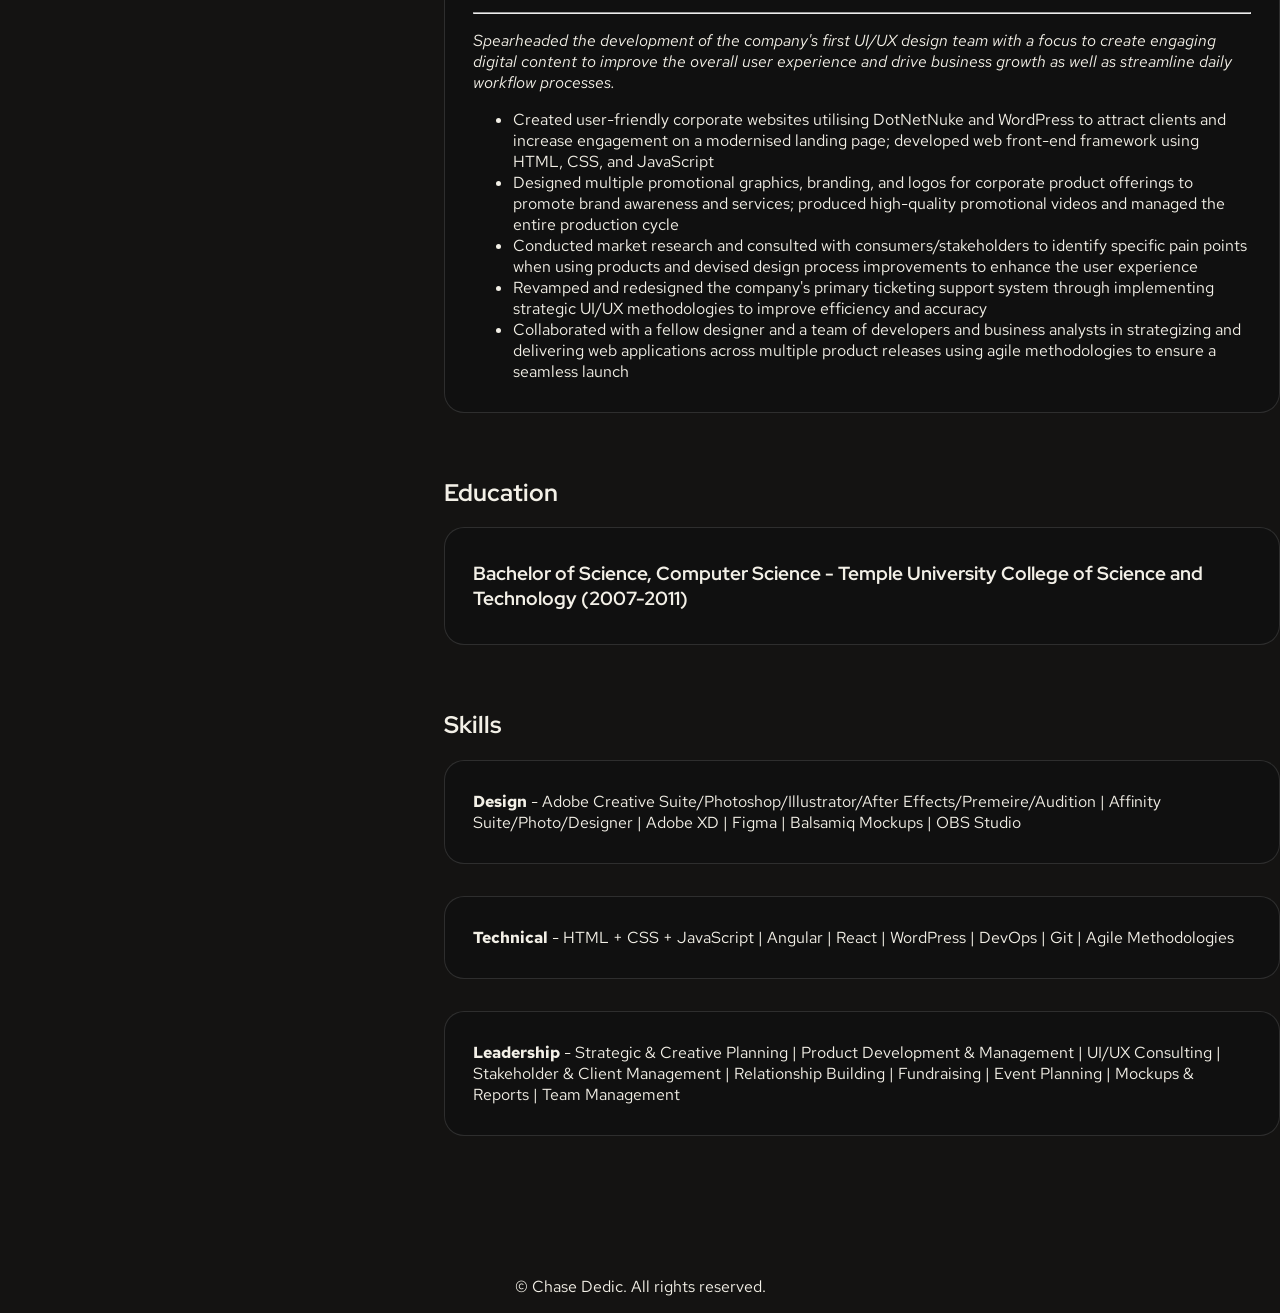
==== commit b9f4f6cd: "Updated resume text" ====
--- a/index.html
+++ b/index.html
@@ -5,7 +5,6 @@
     <meta name="viewport" content="width=device-width, initial-scale=1.0">
     <title>Chase Dedic's Resume</title>
     <link rel="stylesheet" href="./css/style.css">
-    <link href="https://fonts.googleapis.com/css2?family=Gantari:ital,wght@0,100..900;1,100..900&display=swap" rel="stylesheet">
 </head>
 <body>
 
@@ -13,7 +12,7 @@
         <section class="profile">
             <div>
                 <div class="temp-image"></div>
-                <h1>Chase Dedic</h1> 
+                <h2>Chase Dedic</h2> 
             </div>
              
         </section>
@@ -22,7 +21,7 @@
 
             <div>
                 <h1>I'm Chase Dedic</h1>
-                <h1>UI/UX Designer</h1>
+                <h1 class="tagline"">UI/UX Designer</h1>
                 <h1>Based in Wilmington, NC</h1>
                 <p>I am a versatile and multi-disciplined Front-End Developer, UI/UX, and Graphic Designer with an extensive background in creating unique visual and interactive designs that promote brand awareness, 
                     increase consumer engagement, and enhance the user experience. I have extensive experience with bridging the gap between visual and technical designs in order to align resources and achieve a shared vision and understanding. I'm a creative 
@@ -34,11 +33,12 @@
                 <div>
                     <h3>Freelance Graphic Designer | Remote (Jul. 2017-Present)</h3>
                     <hr>
-                    <p><i>Consult with several different clients, companies, and local businesses in designing custom logos, UI/UX designs, and branding designs that are then applied to a range of art mediums/materials for marketing purposes. Examples include:</i></p>
+                    <p><i>Consult with different clients, companies, and small businesses to create custom logos and branding, UI/UX designs, and various graphic assets. Examples include:</i></p>
                     <ul>
-                        <li>Kickstarter Client Project: Designed the branding, logo, and mascot for a Kickstart client who was starting a personal collectible enamel pin business</li>
-                        <li>Bank Landing Page: Created UI/UX focused landing web page templates for a bank client</li>
-                        <li>Twitch.tv/YouTube Client Projects: Designed tailored broadcast graphics for various clients, including stream overlays, channel emoticons, branding, and social media materials </li>
+                        <li>Developed the logo and branding for an independent textile business</li>
+                        <li>Designed the branding, logo, and mascot and assisted the kickstarted launch for a client's personal collectible enamel pin business</li>
+                        <li>Created landing page templates for a bank client</li>
+                        <li>Designed tailored broadcast graphics for various Twitch.tv/YouTube clients, including stream overlays, channel emoticons, branding, and social media materials </li>
                     </ul>
                 </div>
                 
@@ -54,7 +54,7 @@
                 </div>
 
                 <div>
-                    <h3>User Experience Designer | Yocum Technology Group | Remote (May 2023 - Jul 2024)</h3>
+                    <h3>UI/UX Designer + Front End Developer | Yocum Technology Group | Remote (May 2023 - Jul 2024)</h3>
                     <hr>
                     <p><i>Worked with multiple clients on a wide breadth of projects. Introduced the importance of UX into client projects and spearheaded multiple app visual and usability redesigns. Primary front-end developer and designer on client app projects.</i></p>
                     <ul>
@@ -89,13 +89,13 @@
             <h2>Skills</h2>
             <section class="skills">
                 <div>
-                    <p><b>Design</b> - Graphic & Visual Design | UX/UI | Branding & Logos | Advertising | Social Media Marketing | Web Design | Video Production & Editing | Motion & Broadcast Graphics | Market Research & Forecasting </p>
+                    <p><b>Design</b> - Adobe Creative Suite/Photoshop/Illustrator/After Effects/Premeire/Audition | Affinity Suite/Photo/Designer | Adobe XD | Figma | Balsamiq Mockups | OBS Studio</p>
                 </div>
                 <div>
-                    <p><b>Technical</b> - Adobe Creative Suite/Photoshop/Illustrator/After Effects/Premeire/Audition | Affinity Suite/Photo/Designer | OBS Studio | Adobe XD | Figma | Balsamiq Mockups | HTML + CSS + JavaScript | Angular | WordPress | DevOps | Git | Agile Methodologies</p>
+                    <p><b>Technical</b> - HTML + CSS + JavaScript | Angular | React | WordPress | DevOps | Git | Agile Methodologies</p>
                 </div>
                 <div>
-                    <p><b>Leadership</b> - Strategic & Creative Planning | Product Development & Management | Consulting | Stakeholder & Client Management | Relationship Building | Fundraising | Event Planning | Mockups & Reports | Team Management </p>
+                    <p><b>Leadership</b> - Strategic & Creative Planning | Product Development & Management | UI/UX Consulting | Stakeholder & Client Management | Relationship Building | Fundraising | Event Planning | Mockups & Reports | Team Management </p>
                 </div>        
             </section>
             
--- a/css/style.css
+++ b/css/style.css
@@ -1,15 +1,17 @@
+@import url('https://fonts.googleapis.com/css2?family=Red+Hat+Display:ital,wght@0,300..900;1,300..900&family=Red+Hat+Text:ital,wght@0,300..700;1,300..700&family=Vampiro+One&display=swap');
+
 html {
     position: relative;
     min-height: 100%;
 }
 
 body {
-    font-family: "Gantari", sans-serif;
+    font-family: "Red Hat Text", sans-serif;
     font-optical-sizing: auto;
     font-style: normal;
     margin: 0;
-    color: white;
-    background-color: #0B1215;
+    color: #f3f0e7;
+    background-color: #141312;
     display: flex;
     flex-direction: column;
     flex: none;
@@ -26,6 +28,23 @@
     padding: 60px 40px;
 }
 
+h1, h2, h3 {
+    font-family: 'Red Hat Display', sans-serif;
+}
+
+h1 {
+    font-size: 3rem;
+    font-weight: 900;
+    margin: 0;
+}
+
+.tagline {
+    font-family: 'Vampiro One', 'Red Hat Display', sans-serif;
+    background: -webkit-linear-gradient(#FC466B, #432a91);
+    -webkit-background-clip: text;
+    -webkit-text-fill-color: transparent;
+}
+
 .profile {
     flex: 1 0 0;
 }
@@ -33,7 +52,7 @@
 .profile>div {
     position: sticky;
     top: 60px;
-    background-color: #ffffff09;
+    background-color: #101010;
     height: 400px;
     padding:20px;
     border: 1px solid #ffffff20;
